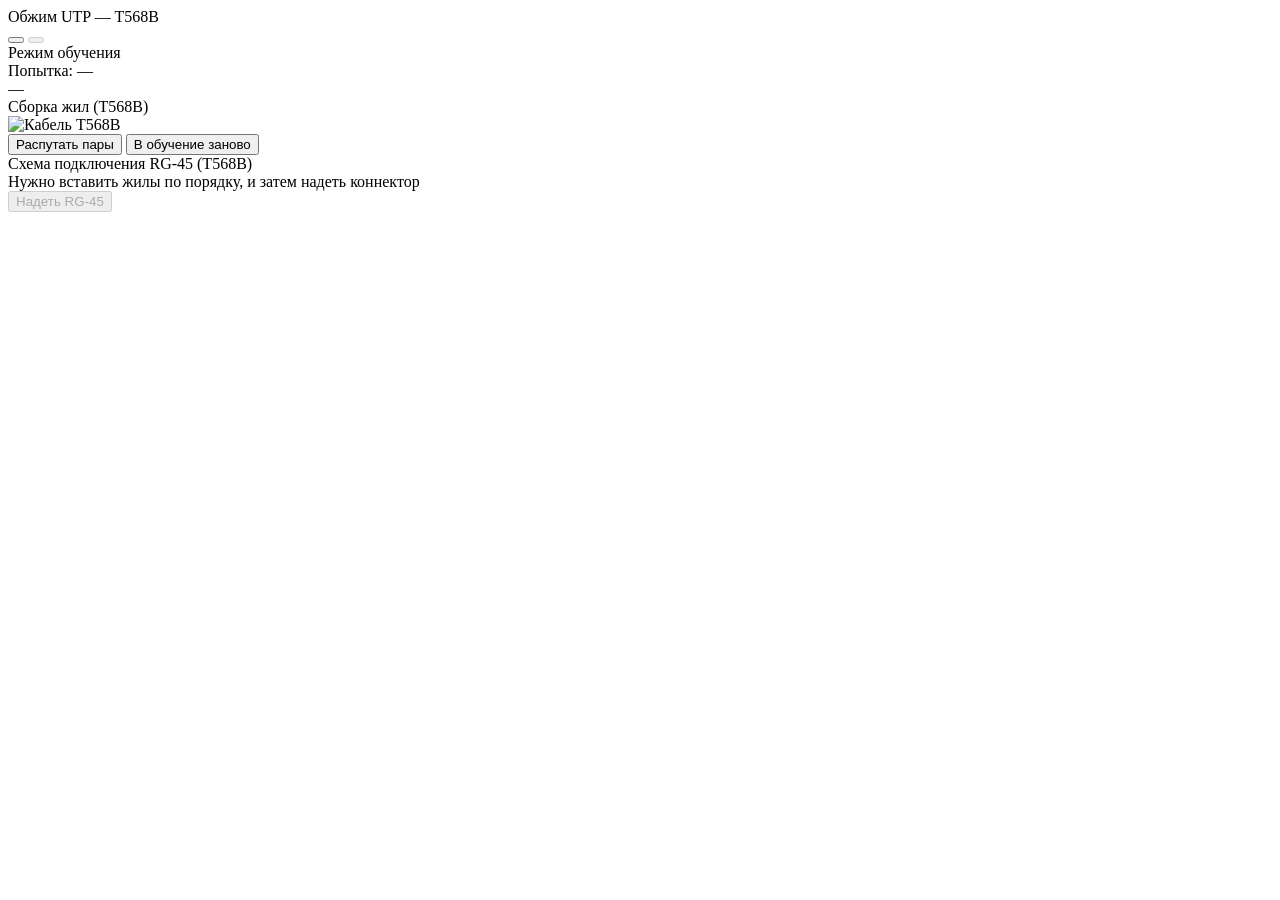
==== Crimping UTP cable/index.html @ b31fe458 "Create" ====
<!doctype html>
<html lang="ru">
  <head>
    <meta charset="utf-8" />
    <meta name="viewport" content="width=device-width, initial-scale=1" />
    <title>Обжим UTP (T568B) — мини-игра</title>
    <link rel="stylesheet" href="./styles.css" />
  </head>
  <body>
    <div id="app" class="app">
      <header class="topbar">
        <div class="topbar__left">
          <div class="title">Обжим UTP — T568B</div>
          <div class="modeSwitch">
            <button id="btnModeLearn" class="modeBtn modeBtn--learn modeBtn--active" type="button" aria-label="Обучение"></button>
            <button id="btnModeEvaluate" class="modeBtn modeBtn--eval" type="button" aria-label="Оценка" disabled></button>
          </div>
          <div id="modeText" class="subtitle">Режим обучения</div>
        </div>
        <div class="topbar__right">
          <div id="attemptText" class="pill pill--neutral">Попытка: —</div>
          <div id="statusText" class="status">—</div>
        </div>
      </header>

      <main class="layout">
        <section class="panel panel--cable">
          <div class="panel__title">Сборка жил (T568B)</div>
          <div class="cableStage" aria-label="кабель и жилы">
            <div class="assembly" id="assembly">
              <div class="assembly__wiresRow" id="assemblyWires" aria-label="жилы из кабеля"></div>
              <img
                id="assemblyConnector"
                class="assembly__connector"
                src="./Connector.png"
                alt="Коннектор RG-45"
                draggable="false"
                hidden
              />
              <div class="assembly__cableBlock">
                <div id="bundle" class="bundle" aria-hidden="true"></div>
                <img class="assembly__cable" src="./Cabel.png" alt="Кабель T568B" draggable="false" />
              </div>
            </div>
            <div id="palette" class="palette" aria-label="жилы для перетаскивания"></div>
          </div>

          <div class="controls">
            <button id="btnUntangle" class="btn btn--primary" type="button">Распутать пары</button>
            <button id="btnResetLearn" class="btn btn--ghost" type="button" title="Сбросить обучение">В обучение заново</button>
          </div>
        </section>

        <section class="panel panel--wire">
          <div class="panel__title">Схема подключения RG-45 (T568B)</div>

          <div id="legend" class="legend" aria-label="подсказки (обучение)"></div>

          <div class="connectorArea">
            <div id="connectorHintText" class="connectorHint">Нужно вставить жилы по порядку, и затем надеть коннектор</div>
            <button id="btnAttach" class="btn btn--success" type="button" disabled>Надеть RG-45</button>
            <button id="btnBackToLearnEval" class="btn btn--ghost" type="button" hidden>Вернуться в обучение</button>
          </div>

          <div id="slots" class="slots" aria-label="места для жил"></div>

          <div id="failBox" class="failBox" role="alert" hidden>
            <div class="failBox__title">Попытка не зачтена</div>
            <div id="failReason" class="failBox__reason">—</div>
            <div class="failBox__actions">
              <button id="btnRetry" class="btn btn--primary" type="button">Повторить оценку</button>
              <button id="btnBackToLearn" class="btn btn--ghost" type="button">Вернуться в обучение</button>
            </div>
          </div>
        </section>
      </main>
    </div>

    <div id="dragLayer" class="dragLayer" aria-hidden="true"></div>
    <script src="./app.js" defer></script>
  </body>
</html>
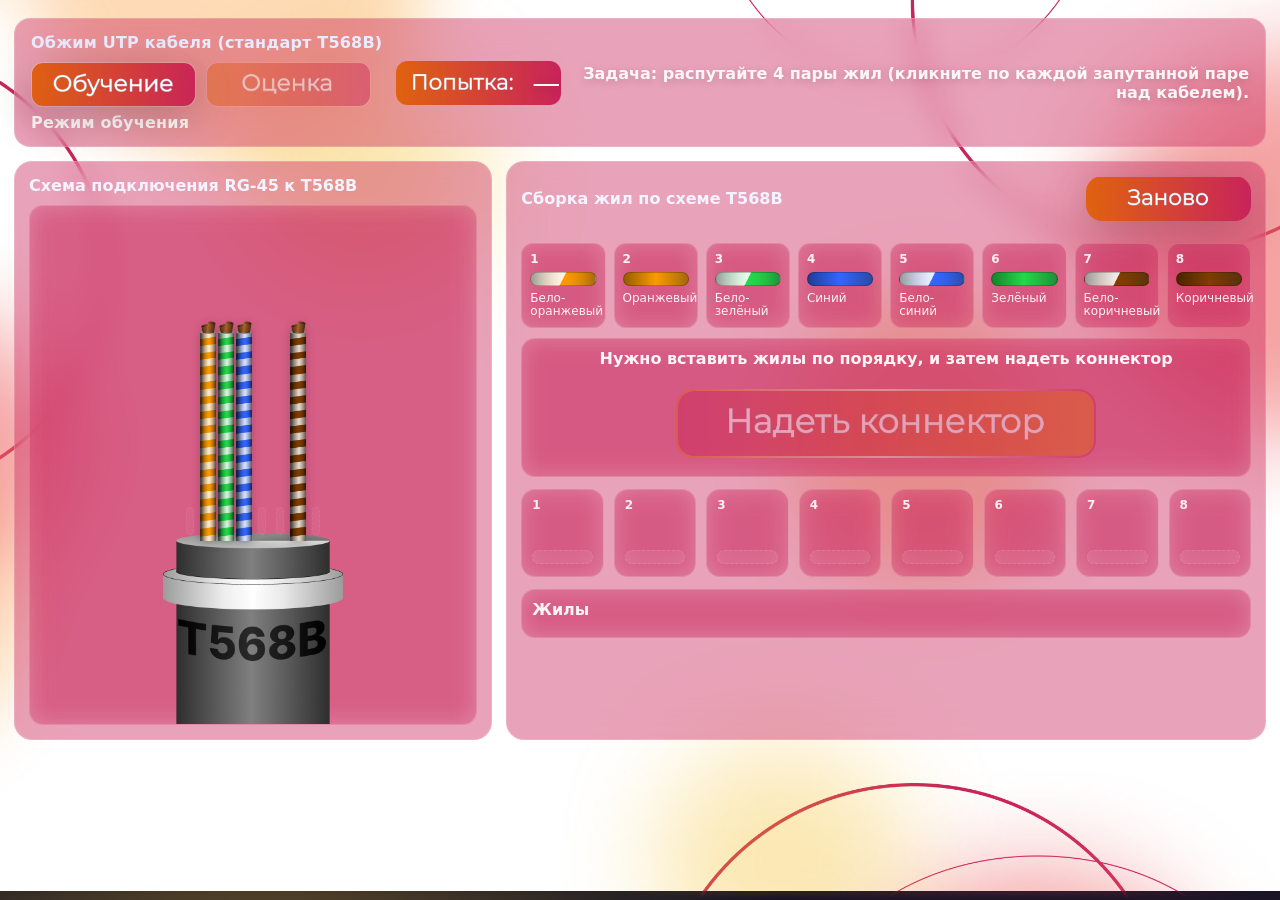
==== commit b2790666: "Изменения интерфейса" ====
--- a/Crimping UTP cable/index.html
+++ b/Crimping UTP cable/index.html
@@ -1,82 +1,102 @@
-<!doctype html>
-<html lang="ru">
-  <head>
-    <meta charset="utf-8" />
-    <meta name="viewport" content="width=device-width, initial-scale=1" />
-    <title>Обжим UTP (T568B) — мини-игра</title>
-    <link rel="stylesheet" href="./styles.css" />
-  </head>
-  <body>
-    <div id="app" class="app">
-      <header class="topbar">
-        <div class="topbar__left">
-          <div class="title">Обжим UTP — T568B</div>
-          <div class="modeSwitch">
-            <button id="btnModeLearn" class="modeBtn modeBtn--learn modeBtn--active" type="button" aria-label="Обучение"></button>
-            <button id="btnModeEvaluate" class="modeBtn modeBtn--eval" type="button" aria-label="Оценка" disabled></button>
-          </div>
-          <div id="modeText" class="subtitle">Режим обучения</div>
-        </div>
-        <div class="topbar__right">
-          <div id="attemptText" class="pill pill--neutral">Попытка: —</div>
-          <div id="statusText" class="status">—</div>
-        </div>
-      </header>
-
-      <main class="layout">
-        <section class="panel panel--cable">
-          <div class="panel__title">Сборка жил (T568B)</div>
-          <div class="cableStage" aria-label="кабель и жилы">
-            <div class="assembly" id="assembly">
-              <div class="assembly__wiresRow" id="assemblyWires" aria-label="жилы из кабеля"></div>
-              <img
-                id="assemblyConnector"
-                class="assembly__connector"
-                src="./Connector.png"
-                alt="Коннектор RG-45"
-                draggable="false"
-                hidden
-              />
-              <div class="assembly__cableBlock">
-                <div id="bundle" class="bundle" aria-hidden="true"></div>
-                <img class="assembly__cable" src="./Cabel.png" alt="Кабель T568B" draggable="false" />
-              </div>
-            </div>
-            <div id="palette" class="palette" aria-label="жилы для перетаскивания"></div>
-          </div>
-
-          <div class="controls">
-            <button id="btnUntangle" class="btn btn--primary" type="button">Распутать пары</button>
-            <button id="btnResetLearn" class="btn btn--ghost" type="button" title="Сбросить обучение">В обучение заново</button>
-          </div>
-        </section>
-
-        <section class="panel panel--wire">
-          <div class="panel__title">Схема подключения RG-45 (T568B)</div>
-
-          <div id="legend" class="legend" aria-label="подсказки (обучение)"></div>
-
-          <div class="connectorArea">
-            <div id="connectorHintText" class="connectorHint">Нужно вставить жилы по порядку, и затем надеть коннектор</div>
-            <button id="btnAttach" class="btn btn--success" type="button" disabled>Надеть RG-45</button>
-            <button id="btnBackToLearnEval" class="btn btn--ghost" type="button" hidden>Вернуться в обучение</button>
-          </div>
-
-          <div id="slots" class="slots" aria-label="места для жил"></div>
-
-          <div id="failBox" class="failBox" role="alert" hidden>
-            <div class="failBox__title">Попытка не зачтена</div>
-            <div id="failReason" class="failBox__reason">—</div>
-            <div class="failBox__actions">
-              <button id="btnRetry" class="btn btn--primary" type="button">Повторить оценку</button>
-              <button id="btnBackToLearn" class="btn btn--ghost" type="button">Вернуться в обучение</button>
-            </div>
-          </div>
-        </section>
-      </main>
-    </div>
-
-    <div id="dragLayer" class="dragLayer" aria-hidden="true"></div>
-    <script src="./app.js" defer></script>
-  </body>
-</html>
+<!doctype html>
+<html lang="ru">
+  <head>
+    <meta charset="utf-8" />
+    <meta name="viewport" content="width=device-width, initial-scale=1" />
+    <title>Обжим UTP (T568B) — мини-игра</title>
+    <link rel="stylesheet" href="./styles.css" />
+  </head>
+  <body>
+    <div id="app" class="app">
+      <header class="topbar">
+        <div class="topbar__left">
+          <div class="title">Обжим UTP кабеля (стандарт Т568В)</div>
+          <div class="modeSwitch">
+            <button id="btnModeLearn" class="modeBtn modeBtn--learn modeBtn--active" type="button" aria-label="Обучение"></button>
+            <button id="btnModeEvaluate" class="modeBtn modeBtn--eval" type="button" aria-label="Оценка" disabled></button>
+          </div>
+          <div id="modeText" class="subtitle">Режим обучения</div>
+        </div>
+        <div class="topbar__right">
+          <div id="attemptText" class="attemptBadge" aria-label="Попытка">
+            <div class="attemptBadge__value">
+              <span id="attemptValue">—</span>
+            </div>
+          </div>
+          <div id="statusText" class="status">—</div>
+        </div>
+      </header>
+
+      <main class="layout">
+        <section class="panel panel--cable">
+          <div class="panel__title">Схема подключения RG-45 к T568B</div>
+          <div class="cableStage" aria-label="кабель и жилы">
+            <div class="assembly" id="assembly">
+              <div class="assembly__wiresRow" id="assemblyWires" aria-label="жилы из кабеля"></div>
+              <img
+                id="assemblyConnector"
+                class="assembly__connector"
+                src="./Connector.png"
+                alt="Коннектор RG-45"
+                draggable="false"
+                hidden
+              />
+              <div class="assembly__cableBlock">
+                <div id="bundle" class="bundle" aria-hidden="true"></div>
+                <img class="assembly__cable" src="./Cabel.png" alt="Кабель T568B" draggable="false" />
+              </div>
+            </div>
+          </div>
+
+          <div class="controls"></div>
+        </section>
+
+        <section class="panel panel--wire">
+          <div class="panelHeader">
+            <div class="panel__title">Сборка жил по схеме T568B</div>
+            <button
+              id="btnResetLearn"
+              class="imgBtn imgBtn--restart"
+              type="button"
+              aria-label="Заново"
+              title="Заново"
+            ></button>
+          </div>
+
+          <div id="legend" class="legend" aria-label="подсказки (обучение)"></div>
+
+          <div class="connectorArea">
+            <div id="connectorHintText" class="connectorHint">Нужно вставить жилы по порядку, и затем надеть коннектор</div>
+            <button
+              id="btnAttach"
+              class="imgBtn imgBtn--attach"
+              type="button"
+              aria-label="Надеть коннектор"
+              title="Надеть коннектор"
+              disabled
+            ></button>
+          </div>
+
+          <div id="slots" class="slots" aria-label="места для жил"></div>
+
+          <div class="paletteWrap">
+            <div class="paletteTitle">Жилы</div>
+            <div id="palette" class="palette palette--grid" aria-label="жилы для перетаскивания"></div>
+          </div>
+
+          <div id="failBox" class="failBox" role="alert" hidden>
+            <div class="failBox__title">Попытка не зачтена</div>
+            <div id="failReason" class="failBox__reason">—</div>
+            <div class="failBox__actions">
+              <button id="btnRetry" class="imgBtn imgBtn--retry" type="button" aria-label="Повторить попытку" title="Повторить попытку"></button>
+              <button id="btnBackToLearn" class="imgBtn imgBtn--return" type="button" aria-label="Вернуться в обучение" title="Вернуться в обучение"></button>
+            </div>
+          </div>
+        </section>
+      </main>
+    </div>
+
+    <div id="dragLayer" class="dragLayer" aria-hidden="true"></div>
+    <script src="./app.js" defer></script>
+  </body>
+</html>
--- a/Crimping UTP cable/styles.css
+++ b/Crimping UTP cable/styles.css
@@ -0,0 +1,630 @@
+/* Minimal UI for the UTP crimp mini-game */
+:root{
+  --bg0:#0f1220;
+  --bg1:#151a2e;
+  --panel:#1b2140;
+  --panel2:#141a33;
+  --text:#e9ecff;
+  --muted:#aeb4df;
+  --danger:#ff4d4d;
+  --primary:#7c5cff;
+  --success:#18c37e;
+  --ghost:#2f3a68;
+  --border:rgba(255,255,255,.12);
+  --slotEmpty:rgba(255,255,255,.08);
+  --glass: rgba(200, 35, 90, .42);
+  --glassBorder: rgba(255,255,255,.18);
+  --wireCol: 18px;
+}
+
+*{ box-sizing:border-box; }
+body{
+  margin:0;
+  font-family: ui-sans-serif, system-ui, -apple-system, Segoe UI, Roboto, Arial, "Noto Sans", "Helvetica Neue", sans-serif;
+  background:
+    url("./Background.png") center/cover no-repeat fixed,
+    radial-gradient(900px 420px at 20% 10%, rgba(242,177,56,.35), transparent 60%),
+    radial-gradient(900px 420px at 80% 0%, rgba(220,41,97,.22), transparent 55%),
+    linear-gradient(180deg, var(--bg0), var(--bg1));
+  color:var(--text);
+}
+
+.app{
+  max-width: 1320px;
+  margin: 18px auto 26px;
+  padding: 0 14px;
+}
+
+.topbar{
+  display:flex;
+  align-items:center;
+  justify-content:space-between;
+  gap: 14px;
+  padding: 14px 16px;
+  background: var(--glass);
+  border: 1px solid var(--glassBorder);
+  backdrop-filter: blur(14px);
+  -webkit-backdrop-filter: blur(14px);
+  border-radius: 16px;
+  margin-bottom: 14px;
+}
+.topbar__left{
+  display:flex;
+  flex-direction:column;
+  gap: 6px;
+  flex: 0 1 auto;
+  min-width: 0;
+}
+.title{ font-weight: 800; letter-spacing:.2px; }
+.subtitle{ color: rgba(255,255,255,.92); font-size: 16px; font-weight: 850; letter-spacing: .2px; }
+.topbar__right{
+  display:flex;
+  gap: 12px;
+  align-items:center;
+  justify-content:flex-end;
+  flex: 1;
+  min-width: 0;
+}
+.topbar__right .attemptBadge{ flex: 0 0 auto; }
+.topbar__right .status{
+  flex: 1 1 auto;
+  min-width: 0;
+  text-align: right;
+}
+
+.modeSwitch{
+  display:flex;
+  gap: 10px;
+  align-items:center;
+  margin-top: 4px;
+}
+.modeBtn{
+  width: 165px;
+  height: 45px;
+  border-radius: 12px;
+  border: 1px solid rgba(255,255,255,.16);
+  background-color: transparent;
+  background-repeat: no-repeat;
+  background-position: center;
+  background-size: 108% 108%;
+  background-clip: padding-box;
+  cursor:pointer;
+  transition: opacity .15s ease, transform .08s ease, filter .15s ease;
+}
+.modeBtn:active{ transform: translateY(1px); }
+.modeBtn:disabled{ opacity:.45; cursor:not-allowed; }
+.modeBtn--active{
+  opacity: 1;
+  filter: drop-shadow(0 10px 22px rgba(0,0,0,.22));
+}
+.modeBtn:hover:not(:disabled){
+  filter: drop-shadow(0 12px 26px rgba(0,0,0,.26));
+}
+
+.modeBtn--learn{ background-image: url("./Button_obuch.png"); }
+.modeBtn--eval{ background-image: url("./Button_ocenka.png"); }
+.attemptBadge{
+  width: 165px;
+  height: 45px;
+  background: url("./Plashka_popitka.png") center/contain no-repeat;
+  position: relative;
+  flex: 0 0 auto;
+}
+.attemptBadge__value{
+  position:absolute;
+  left: 136px;
+  top: 50%;
+  transform: translateY(-50%);
+  font-weight: 400;
+  font-size: 28px;
+  color: rgba(255,255,255,.98);
+  text-shadow: 0 2px 10px rgba(0,0,0,.25);
+}
+.status{
+  color: rgba(255,255,255,.92);
+  font-size: 16px;
+  font-weight: 850;
+  text-shadow: 0 2px 10px rgba(0,0,0,.18);
+}
+
+.layout{
+  display:grid;
+  grid-template-columns: 0.68fr 1.08fr;
+  gap: 14px;
+}
+
+.panel{
+  background: var(--glass);
+  border:1px solid var(--glassBorder);
+  backdrop-filter: blur(16px);
+  -webkit-backdrop-filter: blur(16px);
+  border-radius: 18px;
+  padding: 14px;
+}
+.panel__title{
+  font-weight: 750;
+  margin-bottom: 10px;
+  color:#f3f4ff;
+}
+
+.panel--cable{
+  display: flex;
+  flex-direction: column;
+  align-items: stretch;
+  min-height: 0;
+}
+.panel--cable > .panel__title{
+  flex: 0 0 auto;
+}
+.panel--cable > .cableStage{
+  flex: 1 1 auto;
+  min-height: 520px;
+}
+.panel--cable > .controls{
+  flex: 0 0 auto;
+}
+
+.panelHeader{
+  display:flex;
+  align-items:center;
+  justify-content:space-between;
+  gap: 10px;
+  margin-bottom: 10px;
+}
+.panelHeader .panel__title{ margin-bottom: 0; }
+
+.imgBtn{
+  border: none;
+  background-color: transparent;
+  background-repeat: no-repeat;
+  background-position: center;
+  background-size: contain;
+  cursor: pointer;
+  padding: 0;
+  transition: transform .08s ease, filter .15s ease, opacity .15s ease;
+  filter: drop-shadow(0 10px 22px rgba(0,0,0,.18));
+}
+.imgBtn:active{ transform: translateY(1px); }
+.imgBtn:disabled{ opacity: .45; cursor: not-allowed; filter: none; }
+.imgBtn--restart{
+  width: 165px;
+  height: 45px;
+  border-radius: 16px;
+  background-image: url("./Button_zanovo.png");
+}
+.imgBtn--attach{
+  width: 100%;
+  max-width: 420px;
+  height: 86px;
+  border-radius: 16px;
+  background-image: url("./Button_nadet.png");
+  margin-top: 6px;
+  align-self: center;
+}
+
+.imgBtn--retry{
+  width: 100%;
+  max-width: 300px;
+  height: 86px;
+  border-radius: 16px;
+  background-image: url("./Button_povtor.png");
+}
+.imgBtn--return{
+  width: 100%;
+  max-width: 300px;
+  height: 86px;
+  border-radius: 16px;
+  background-image: url("./Button_vernut.png");
+}
+
+.cableStage{
+  position: relative;
+  border-radius: 14px;
+  background: rgba(200, 35, 90, .18);
+  border:1px solid rgba(255,255,255,.16);
+  backdrop-filter: blur(12px);
+  -webkit-backdrop-filter: blur(12px);
+  overflow: visible;
+  min-height: 520px;
+  display:flex;
+  flex-direction:column;
+  align-items:stretch;
+  justify-content: flex-end;
+}
+
+.assembly{
+  display:flex;
+  flex-direction:column;
+  flex: 0 1 auto;
+  min-height: 380px;
+  position: relative;
+  padding-top: 12px;
+  padding-bottom: 0px;
+}
+.assembly__wiresRow{
+  flex:1;
+  display:grid;
+  grid-template-columns: repeat(8, var(--wireCol));
+  gap: 0;
+  align-items: end;
+  padding: 10px 10px 0;
+  margin-top: 18px; /* чуть опускаем жилы, чтобы не “парили” по краям */
+  min-height: 150px;
+  position: relative;
+  width: fit-content;
+  margin: 0 auto;
+  z-index: 3;
+}
+.assembly__wiresRow > .assemblyCol{
+  margin: 0 -6px; /* сильнее “сжимаем” колонки, чтобы жилы касались */
+}
+.assemblyCol{
+  display:flex;
+  flex-direction: column;
+  justify-content: flex-end;
+  align-items: center;
+  min-height: 120px;
+  padding: 0;
+}
+.assemblyWireImg{
+  width: 100%;
+  height: auto;
+  max-height: min(36vh, 220px);
+  object-fit: contain;
+  object-position: bottom center;
+  display: block;
+  filter: drop-shadow(0 2px 4px rgba(0,0,0,.2));
+  animation: assemblyWirePop 0.45s ease-out both;
+}
+@keyframes assemblyWirePop{
+  from { transform: translateY(14px); opacity: 0; }
+  to { transform: translateY(0); opacity: 1; }
+}
+.assemblyGhost{
+  width: 8px;
+  height: 28px;
+  border-radius: 4px;
+  background: rgba(255,255,255,.07);
+  border: 1px dashed rgba(255,255,255,.12);
+  margin-bottom: 6px;
+  opacity: .55;
+}
+.assembly__connector{
+  position: absolute;
+  left: 50%;
+  bottom: 140px;
+  width: min(220px, 54%);
+  height: auto;
+  transform: translateX(-50%) translateY(-85%); /* меньше «падает» */
+  opacity: 0;
+  transition: transform 0.75s cubic-bezier(0.22, 1, 0.36, 1), opacity 0.4s ease;
+  pointer-events: none;
+  z-index: 5;
+  display: block;
+}
+.assembly__connector--on{
+  transform: translateX(-50%) translateY(0);
+  opacity: 1;
+}
+.assembly__cableBlock{
+  position: relative;
+  flex-shrink: 0;
+  padding-top: 0;
+  margin-top: -8px; /* чтобы низ жил касался кабеля */
+  z-index: 1;
+}
+.assembly__cable{
+  width: 100%;
+  max-width: 180px;
+  margin: 0 auto;
+  display: block;
+  height: auto;
+  user-select: none;
+  pointer-events: none;
+}
+
+.bundle{
+  position:absolute;
+  left: 50%;
+  bottom: 40px;
+  transform: translateX(-50%);
+  width: 70%;
+  height: 92px;
+  display:flex;
+  align-items:flex-end;
+  justify-content:space-between;
+  padding: 12px 10px 8px;
+  gap: 6px;
+  pointer-events:none;
+}
+.bundle__peg{
+  width: 8px;
+  border-radius: 10px;
+  height: 100%;
+  opacity:.95;
+  border: 1px solid rgba(0,0,0,.22);
+}
+
+.palette{
+  position: static;
+  width: 100%;
+  padding: 0;
+}
+
+.paletteWrap{
+  margin-top: 12px;
+  background: rgba(200, 35, 90, .22);
+  border: 1px solid rgba(255,255,255,.16);
+  border-radius: 14px;
+  backdrop-filter: blur(12px);
+  -webkit-backdrop-filter: blur(12px);
+  padding: 10px;
+}
+.paletteTitle{
+  font-weight: 600;
+  font-size: 16px;
+  color: rgba(255,255,255,.94);
+  margin-bottom: 8px;
+}
+.palette--grid{
+  display:grid;
+  grid-template-columns: repeat(4, minmax(0, 1fr));
+  gap: 10px;
+  align-items:start;
+}
+
+.wire{
+  width: 100%;
+  height: 56px;
+  border-radius: 10px;
+  border: 1px solid rgba(255,255,255,.18);
+  box-shadow: 0 10px 30px rgba(0,0,0,.25);
+  cursor: grab;
+  display:flex;
+  align-items:center;
+  justify-content:center;
+  user-select:none;
+  position:relative;
+  background-color: rgba(0,0,0,.12);
+}
+.wire:active{ cursor:grabbing; transform: translateY(1px); }
+.wire__label{
+  position:absolute;
+  left: 8px;
+  right: 8px;
+  bottom: 6px;
+  transform: none;
+  font-size: 12px;
+  font-weight: 550;
+  color: rgba(255,255,255,.92);
+  white-space:nowrap;
+  overflow:hidden;
+  text-overflow: ellipsis;
+  opacity: 1;
+}
+.wire__label--tiny{
+  font-size: 10px;
+  font-weight: 550;
+  color: rgba(255,255,255,.78);
+}
+
+.controls{ display:none; }
+
+.btn{
+  border-radius: 12px;
+  border: 1px solid rgba(255,255,255,.18);
+  padding: 10px 12px;
+  background: rgba(200, 35, 90, .18);
+  backdrop-filter: blur(10px);
+  -webkit-backdrop-filter: blur(10px);
+  color: var(--text);
+  font-weight: 750;
+  cursor:pointer;
+  transition: transform .08s ease, background .15s ease, border-color .15s ease, opacity .15s ease;
+}
+.btn:disabled{
+  opacity:.45;
+  cursor:not-allowed;
+}
+.btn:active{ transform: translateY(1px); }
+.btn--primary{
+  border-color: rgba(242,177,56,.45);
+  background: rgba(242,177,56,.20);
+}
+.btn--ghost{
+  background: rgba(255,255,255,.02);
+}
+.btn--success{
+  border-color: rgba(242,177,56,.55);
+  background: rgba(242,177,56,.18);
+}
+
+.panel--wire .panel__title{ margin-bottom: 0; }
+.panel--wire .panelHeader{
+  margin-bottom: 22px;
+}
+
+.legend{
+  display:grid;
+  grid-template-columns: repeat(8, minmax(0, 1fr));
+  gap: 8px;
+  margin-bottom: 10px;
+}
+.legendItem{
+  background: rgba(200, 35, 90, .26);
+  border: 1px solid rgba(255,255,255,.16);
+  backdrop-filter: blur(12px);
+  -webkit-backdrop-filter: blur(12px);
+  border-radius: 12px;
+  padding: 8px 8px 9px;
+}
+.legendItem__num{
+  font-weight: 900;
+  font-size: 12px;
+  margin-bottom: 6px;
+  color: rgba(255,255,255,.92);
+}
+.legendItem__bar{
+  height: 14px;
+  border-radius: 10px;
+  border: 1px solid rgba(0,0,0,.22);
+}
+.legendItem__name{
+  margin-top: 6px;
+  font-size: 12px;
+  font-weight: 500;
+  color: rgba(255,255,255,.92);
+  line-height: 1.1;
+  min-height: 22px;
+}
+
+.connectorArea{
+  position: relative;
+  background: rgba(200, 35, 90, .26);
+  border: 1px solid rgba(255,255,255,.16);
+  backdrop-filter: blur(12px);
+  -webkit-backdrop-filter: blur(12px);
+  border-radius: 14px;
+  padding: 10px;
+  min-height: 118px;
+  display: flex;
+  flex-direction: column;
+  align-items: center;
+}
+.connectorHint{
+  color: rgba(255,255,255,.94);
+  font-size: 16px;
+  font-weight: 650;
+  margin-bottom: 6px;
+  width: 100%;
+  text-align: center;
+}
+.connectorWrap{
+  display:flex;
+  justify-content:center;
+}
+.connectorImg{
+  width: 190px;
+  height: auto;
+  opacity: .95;
+  transition: transform .35s ease, opacity .35s ease;
+}
+.connectorArea--attached .connectorImg{
+  transform: translateY(2px) scale(.98);
+  opacity: 1;
+}
+
+.slots{
+  margin-top: 12px;
+  display:grid;
+  grid-template-columns: repeat(8, minmax(0, 1fr));
+  gap: 10px;
+  align-items:stretch;
+}
+.slot{
+  min-height: 88px;
+  border-radius: 14px;
+  border: 1px solid rgba(255,255,255,.16);
+  background: rgba(200, 35, 90, .22);
+  backdrop-filter: blur(12px);
+  -webkit-backdrop-filter: blur(12px);
+  position:relative;
+  overflow:hidden;
+  transition: border-color .15s ease, transform .1s ease, background .15s ease;
+}
+.slot__num{
+  position:absolute;
+  top: 8px;
+  left: 10px;
+  font-weight: 900;
+  font-size: 12px;
+  color: rgba(255,255,255,.9);
+}
+.slot__empty{
+  position:absolute;
+  left: 10px;
+  right: 10px;
+  bottom: 12px;
+  height: 14px;
+  border-radius: 10px;
+  background: var(--slotEmpty);
+  border: 1px dashed rgba(255,255,255,.12);
+}
+.slot__filled{
+  position:absolute;
+  left: 10px;
+  right: 10px;
+  top: 30px;
+  height: 52px;
+  border-radius: 12px;
+  border: 1px solid rgba(0,0,0,.25);
+  box-shadow: 0 12px 40px rgba(0,0,0,.22);
+}
+.slot--hintCorrect{
+  border-color: rgba(24,195,126,.55);
+  background: rgba(24,195,126,.08);
+}
+.slot--error{
+  border-color: rgba(255,77,77,.65);
+  animation: slotShake .28s ease-in-out 0s 2;
+}
+@keyframes slotShake{
+  0%{ transform: translateX(0); }
+  25%{ transform: translateX(-3px); }
+  50%{ transform: translateX(3px); }
+  75%{ transform: translateX(-2px); }
+  100%{ transform: translateX(0); }
+}
+
+.dragLayer{
+  position: fixed;
+  left: 0;
+  top: 0;
+  width: 1px;
+  height: 1px;
+  pointer-events:none;
+  z-index: 9999;
+}
+.dragLayer .dragClone{
+  position: fixed;
+  width: 54px;
+  height: 34px;
+  border-radius: 10px;
+  border: 1px solid rgba(255,255,255,.18);
+  box-shadow: 0 16px 60px rgba(0,0,0,.35);
+  transform: none;
+}
+
+.failBox{
+  margin-top: 12px;
+  border-radius: 16px;
+  border: 1px solid rgba(255,77,77,.35);
+  background: rgba(255,77,77,.08);
+  padding: 12px;
+}
+.failBox__title{
+  font-weight: 900;
+  margin-bottom: 6px;
+}
+.failBox__reason{
+  color: rgba(255,255,255,.92);
+  font-weight: 650;
+  margin-bottom: 10px;
+}
+.failBox__actions{
+  display:flex;
+  gap: 10px;
+  flex-wrap:wrap;
+  justify-content: center;
+}
+
+@media (max-width: 980px){
+  .layout{ grid-template-columns: 1fr; }
+  .cableStage{ min-height: 520px; }
+  .slots{ grid-template-columns: repeat(4, minmax(0, 1fr)); }
+}
+
+@media (max-width: 480px){
+  :root{ --wireCol: 16px; }
+}
+
